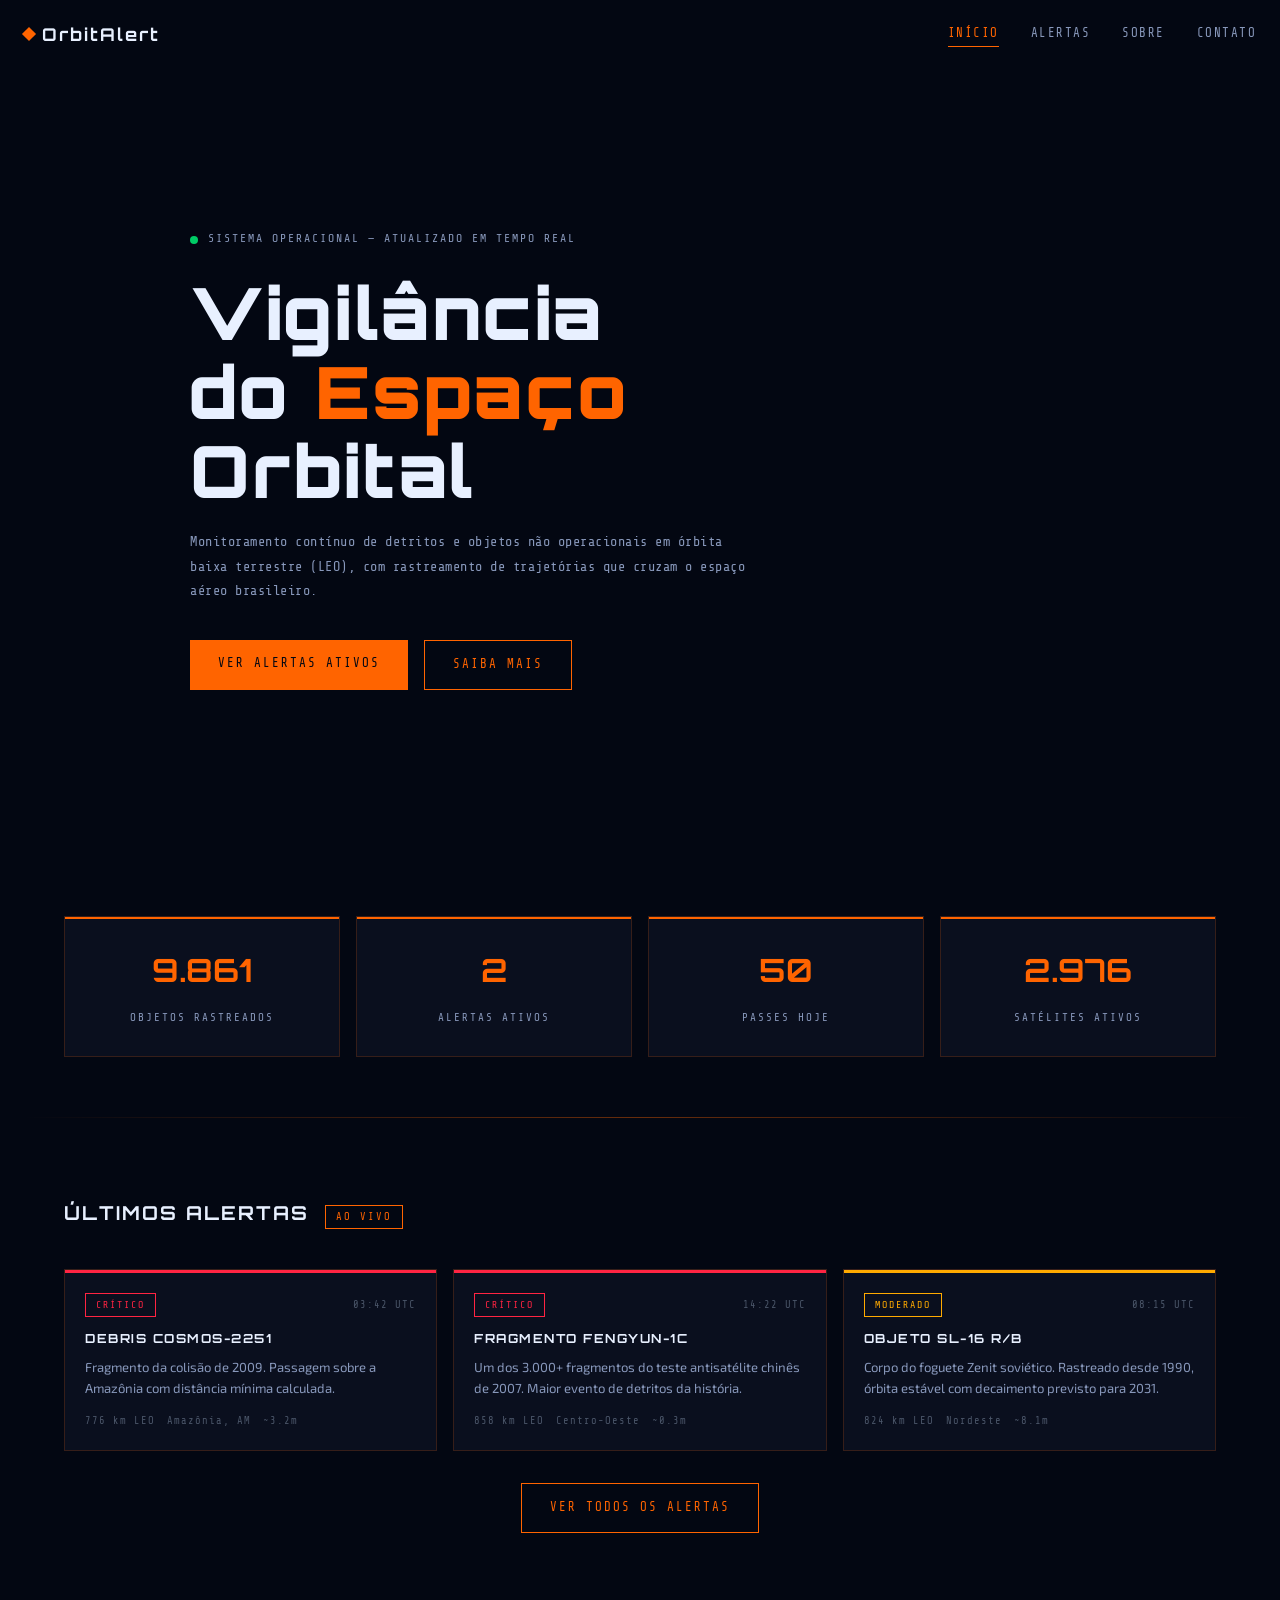
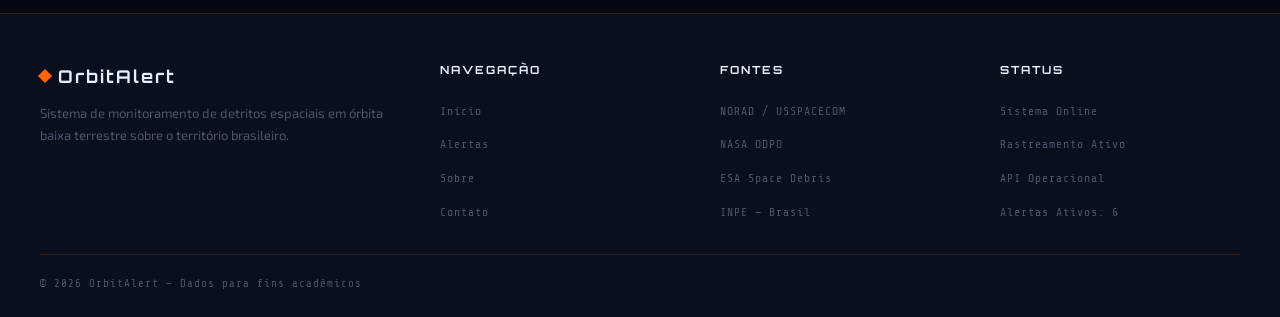
==== index.html @ f3ee7f7e "commit inicial" ====
<!DOCTYPE html>
<html lang="pt-BR">
<head>
  <meta charset="UTF-8">
  <meta name="viewport" content="width=device-width, initial-scale=1.0">
  <meta name="description" content="OrbitAlert — Monitoramento de Detritos Espaciais sobre o Brasil">
  <title>OrbitAlert — Início</title>
  <link rel="stylesheet" href="css/style.css">
</head>
<body>

  <!-- Barra de progresso de scroll no topo -->
  <div id="scroll-bar"></div>

  <!-- Cabeçalho fixo -->
  <header>
    <a href="index.html" class="logo">OrbitAlert</a>
    <nav>
      <a href="index.html" class="active">Início</a>
      <a href="alertas.html">Alertas</a>
      <a href="sobre.html">Sobre</a>
      <a href="contato.html">Contato</a>
    </nav>
    <button class="hamburger" aria-label="Menu" aria-expanded="false">
      <span></span>
      <span></span>
      <span></span>
    </button>
  </header>

  <!-- Menu mobile -->
  <nav class="mobile-menu" aria-label="Menu mobile">
    <a href="index.html" class="active">Início</a>
    <a href="alertas.html">Alertas</a>
    <a href="sobre.html">Sobre</a>
    <a href="contato.html">Contato</a>
  </nav>

  <main>

    <!-- ==================== HERO ==================== -->
    <section class="hero">
      <div class="hero-inner">

        <!-- Indicador de sistema ao vivo -->
        <div class="status-line">
          <span class="status-dot"></span>
          Sistema operacional — atualizado em tempo real
        </div>

        <!-- Título principal -->
        <h1>Vigilância<br>do <span>Espaço</span><br>Orbital</h1>

        <!-- Subtítulo descritivo -->
        <p class="hero-sub">
          Monitoramento contínuo de detritos e objetos não operacionais em
          órbita baixa terrestre (LEO), com rastreamento de trajetórias que
          cruzam o espaço aéreo brasileiro.
        </p>

        <!-- Botões de ação -->
        <div class="hero-btns">
          <a href="alertas.html" class="btn-primary">Ver Alertas Ativos</a>
          <a href="sobre.html"   class="btn-secondary">Saiba Mais</a>
        </div>

      </div>
    </section>

    <!-- ==================== ESTATÍSTICAS ==================== -->
    <section class="stats">
      <div class="stats-grid">

        <!-- Card 1 — objetos rastreados -->
        <div class="stat-card fade-in">
          <span class="stat-num" data-target="27835">0</span>
          <span class="stat-label">Objetos Rastreados</span>
        </div>

        <!-- Card 2 — alertas ativos -->
        <div class="stat-card fade-in">
          <span class="stat-num" data-target="6">0</span>
          <span class="stat-label">Alertas Ativos</span>
        </div>

        <!-- Card 3 — passes hoje -->
        <div class="stat-card fade-in">
          <span class="stat-num" data-target="143">0</span>
          <span class="stat-label">Passes Hoje</span>
        </div>

        <!-- Card 4 — satélites monitorados -->
        <div class="stat-card fade-in">
          <span class="stat-num" data-target="8402">0</span>
          <span class="stat-label">Satélites Ativos</span>
        </div>

      </div>
    </section>

    <div class="divider"></div>

    <!-- ==================== ÚLTIMOS ALERTAS ==================== -->
    <div class="section">

      <div class="section-head">
        <h2>Últimos Alertas</h2>
        <span class="badge">Ao Vivo</span>
      </div>

      <!-- Grid de 3 cards de alerta — os mais recentes -->
      <div class="alerts-grid">

        <!-- Alerta crítico -->
        <div class="alert-card fade-in"
             data-id="cosmos"
             data-level="critical"
             data-region="norte"
             role="button" tabindex="0"
             aria-label="Ver detalhes do alerta Cosmos-2251">
          <div class="alert-bar critical"></div>
          <div class="alert-body">
            <div class="alert-top">
              <span class="level-badge critical">Crítico</span>
              <span class="alert-time">03:42 UTC</span>
            </div>
            <h3>DEBRIS COSMOS-2251</h3>
            <p>Fragmento da colisão de 2009. Passagem sobre a Amazônia com distância mínima calculada.</p>
            <div class="alert-meta">
              <span class="meta-item">776 km LEO</span>
              <span class="meta-item">Amazônia, AM</span>
              <span class="meta-item">~3.2m</span>
            </div>
          </div>
        </div>

        <!-- Alerta moderado -->
        <div class="alert-card fade-in"
             data-id="fengyun"
             data-level="critical"
             data-region="centro-oeste"
             role="button" tabindex="0"
             aria-label="Ver detalhes do alerta FengYun-1C">
          <div class="alert-bar critical"></div>
          <div class="alert-body">
            <div class="alert-top">
              <span class="level-badge critical">Crítico</span>
              <span class="alert-time">14:22 UTC</span>
            </div>
            <h3>FRAGMENTO FENGYUN-1C</h3>
            <p>Um dos 3.000+ fragmentos do teste antisatélite chinês de 2007. Maior evento de detritos da história.</p>
            <div class="alert-meta">
              <span class="meta-item">858 km LEO</span>
              <span class="meta-item">Centro-Oeste</span>
              <span class="meta-item">~0.3m</span>
            </div>
          </div>
        </div>

        <!-- Alerta baixo -->
        <div class="alert-card fade-in"
             data-id="sl16"
             data-level="moderate"
             data-region="nordeste"
             role="button" tabindex="0"
             aria-label="Ver detalhes do alerta SL-16">
          <div class="alert-bar moderate"></div>
          <div class="alert-body">
            <div class="alert-top">
              <span class="level-badge moderate">Moderado</span>
              <span class="alert-time">08:15 UTC</span>
            </div>
            <h3>OBJETO SL-16 R/B</h3>
            <p>Corpo do foguete Zenit soviético. Rastreado desde 1990, órbita estável com decaimento previsto para 2031.</p>
            <div class="alert-meta">
              <span class="meta-item">824 km LEO</span>
              <span class="meta-item">Nordeste</span>
              <span class="meta-item">~8.1m</span>
            </div>
          </div>
        </div>

      </div>

      <!-- Link para ver todos os alertas -->
      <div style="text-align:center; margin-top:32px;">
        <a href="alertas.html" class="btn-secondary">Ver Todos os Alertas</a>
      </div>

    </div>

  </main>

  <!-- ==================== FOOTER ==================== -->
  <footer>
    <div class="footer-grid">
      <div>
        <div class="logo" style="margin-bottom:12px;">OrbitAlert</div>
        <p class="footer-desc">Sistema de monitoramento de detritos espaciais em órbita baixa terrestre sobre o território brasileiro.</p>
      </div>
      <div>
        <p class="footer-title">Navegação</p>
        <ul class="footer-links">
          <li><a href="index.html">Início</a></li>
          <li><a href="alertas.html">Alertas</a></li>
          <li><a href="sobre.html">Sobre</a></li>
          <li><a href="contato.html">Contato</a></li>
        </ul>
      </div>
      <div>
        <p class="footer-title">Fontes</p>
        <ul class="footer-links">
          <li><a href="#">NORAD / USSPACECOM</a></li>
          <li><a href="#">NASA ODPO</a></li>
          <li><a href="#">ESA Space Debris</a></li>
          <li><a href="#">INPE — Brasil</a></li>
        </ul>
      </div>
      <div>
        <p class="footer-title">Status</p>
        <ul class="footer-links">
          <li><a href="#">Sistema Online</a></li>
          <li><a href="#">Rastreamento Ativo</a></li>
          <li><a href="#">API Operacional</a></li>
          <li><a href="#">Alertas Ativos: 6</a></li>
        </ul>
      </div>
    </div>
    <div class="footer-line"></div>
    <div class="footer-bottom">
      <span class="footer-copy">© 2026 OrbitAlert — Dados para fins acadêmicos</span>
    </div>
  </footer>

  <!-- Modal de detalhes do alerta -->
  <div class="modal-overlay" id="modal" role="dialog" aria-modal="true" aria-labelledby="m-title">
    <div class="modal-box">
      <div class="modal-head">
        <div>
          <span class="level-badge" id="m-level">—</span>
          <h2 id="m-title" style="margin-top:8px;">—</h2>
        </div>
        <button class="modal-close" aria-label="Fechar">✕</button>
      </div>
      <div class="modal-body">
        <div class="modal-grid">
          <div class="modal-item">
            <div class="modal-label">Órbita</div>
            <div class="modal-value" id="m-orbit">—</div>
          </div>
          <div class="modal-item">
            <div class="modal-label">Velocidade</div>
            <div class="modal-value" id="m-vel">—</div>
          </div>
          <div class="modal-item">
            <div class="modal-label">Tamanho Estimado</div>
            <div class="modal-value" id="m-size">—</div>
          </div>
          <div class="modal-item">
            <div class="modal-label">Prob. Colisão</div>
            <div class="modal-value" id="m-prob">—</div>
          </div>
          <div class="modal-item">
            <div class="modal-label">Região</div>
            <div class="modal-value" id="m-region">—</div>
          </div>
          <div class="modal-item">
            <div class="modal-label">Horário UTC</div>
            <div class="modal-value" id="m-time">—</div>
          </div>
        </div>
        <div class="modal-divider"></div>
        <p class="modal-sub">Análise Técnica</p>
        <p class="modal-desc" id="m-desc">—</p>
      </div>
    </div>
  </div>

  <script src="js/main.js"></script>
</body>
</html>
---- css/style.css ----
/* =====================================================
   OrbitAlert Simples — Folha de Estilos Principal
   Sem SVG. Apenas HTML, CSS e JavaScript.
   ===================================================== */

/* Importa as fontes do Google Fonts */
@import url('https://fonts.googleapis.com/css2?family=Orbitron:wght@400;700;900&family=Share+Tech+Mono&family=Exo+2:wght@300;400;600&display=swap');

/* Variáveis globais de cor e tipografia */
:root {
  --bg:       #030712;
  --bg2:      #0a0f1e;
  --bg3:      #0f1629;
  --accent:   #ff6400;
  --accent2:  #ff8c00;
  --danger:   #ff2442;
  --warning:  #ffaa00;
  --ok:       #00cc66;
  --txt:      #e8f0ff;
  --txt2:     #8898bb;
  --txt3:     #4a5568;
  --border:   rgba(255,100,0,0.18);
  --font-d:   'Orbitron', monospace;
  --font-m:   'Share Tech Mono', monospace;
  --font-b:   'Exo 2', sans-serif;
  --trans:    all 0.3s ease;
}

/* Reset básico */
*, *::before, *::after {
  margin: 0;
  padding: 0;
  box-sizing: border-box;
}

html {
  font-size: 16px;
  scroll-behavior: smooth;
}

body {
  background: var(--bg);
  color: var(--txt);
  font-family: var(--font-b);
  line-height: 1.6;
  overflow-x: hidden;
}

/* =====================================================
   BARRA DE PROGRESSO DE SCROLL
   ===================================================== */

/* Barra laranja fixa no topo que cresce com o scroll */
#scroll-bar {
  position: fixed;
  top: 0;
  left: 0;
  height: 3px;
  width: 0%;
  background: linear-gradient(90deg, var(--accent), var(--accent2));
  z-index: 9999;
  transition: width 0.1s ease;
}

/* =====================================================
   HEADER
   ===================================================== */

/* Cabeçalho fixo no topo */
header {
  position: fixed;
  top: 3px;
  left: 0;
  right: 0;
  z-index: 100;
  padding: 0 24px;
  height: 64px;
  display: flex;
  align-items: center;
  justify-content: space-between;
  border-bottom: 1px solid transparent;
  transition: var(--trans);
}

/* Fundo do header ao rolar */
header.scrolled {
  background: rgba(3, 7, 18, 0.95);
  border-bottom-color: var(--border);
  backdrop-filter: blur(12px);
}

/* Logo — link clicável */
.logo {
  font-family: var(--font-d);
  font-size: 1.1rem;
  font-weight: 700;
  color: var(--txt);
  text-decoration: none;
  letter-spacing: 2px;
  display: flex;
  align-items: center;
  gap: 8px;
  transition: var(--trans);
}

/* Quadrado laranja decorativo antes do nome */
.logo::before {
  content: '';
  display: inline-block;
  width: 10px;
  height: 10px;
  background: var(--accent);
  transform: rotate(45deg);
  flex-shrink: 0;
}

.logo:hover {
  color: var(--accent);
}

/* Navegação desktop */
nav {
  display: flex;
  gap: 32px;
}

nav a {
  font-family: var(--font-m);
  font-size: 0.78rem;
  color: var(--txt2);
  text-decoration: none;
  letter-spacing: 1.5px;
  text-transform: uppercase;
  transition: var(--trans);
  position: relative;
  padding-bottom: 2px;
}

/* Linha sublinhada animada no hover */
nav a::after {
  content: '';
  position: absolute;
  bottom: -2px;
  left: 0;
  width: 0;
  height: 1px;
  background: var(--accent);
  transition: width 0.3s ease;
}

nav a:hover,
nav a.active {
  color: var(--accent);
}

nav a:hover::after,
nav a.active::after {
  width: 100%;
}

/* Botão hambúrguer — visível apenas no mobile */
.hamburger {
  display: none;
  flex-direction: column;
  gap: 5px;
  background: none;
  border: none;
  cursor: pointer;
  padding: 4px;
}

/* Cada linha do hambúrguer */
.hamburger span {
  display: block;
  width: 24px;
  height: 2px;
  background: var(--txt);
  transition: var(--trans);
}

/* Animação de X quando ativo */
.hamburger.active span:nth-child(1) {
  transform: translateY(7px) rotate(45deg);
}
.hamburger.active span:nth-child(2) {
  opacity: 0;
}
.hamburger.active span:nth-child(3) {
  transform: translateY(-7px) rotate(-45deg);
}

/* Menu mobile — desliza de cima */
.mobile-menu {
  display: none;
  position: fixed;
  top: 67px;
  left: 0;
  right: 0;
  background: rgba(10, 15, 30, 0.98);
  border-bottom: 1px solid var(--border);
  padding: 20px 24px;
  flex-direction: column;
  gap: 4px;
  z-index: 99;
  backdrop-filter: blur(12px);
}

/* Exibe o menu quando aberto */
.mobile-menu.open {
  display: flex;
}

.mobile-menu a {
  font-family: var(--font-m);
  font-size: 0.85rem;
  color: var(--txt2);
  text-decoration: none;
  letter-spacing: 2px;
  text-transform: uppercase;
  padding: 12px 0;
  border-bottom: 1px solid var(--border);
  transition: var(--trans);
}

.mobile-menu a:last-child {
  border-bottom: none;
}

.mobile-menu a:hover,
.mobile-menu a.active {
  color: var(--accent);
}

/* =====================================================
   CONTEÚDO PRINCIPAL — padding-top para compensar o header fixo
   ===================================================== */

main {
  padding-top: 64px;
}

/* =====================================================
   HERO
   ===================================================== */

.hero {
  min-height: 88vh;
  display: flex;
  align-items: center;
  padding: 60px 24px;
  position: relative;
  overflow: hidden;
}

/* Container interno do hero */
.hero-inner {
  max-width: 900px;
  margin: 0 auto;
  width: 100%;
}

/* Linha de status no topo do hero */
.status-line {
  display: flex;
  align-items: center;
  gap: 10px;
  margin-bottom: 24px;
  font-family: var(--font-m);
  font-size: 0.72rem;
  color: var(--txt2);
  letter-spacing: 2px;
  text-transform: uppercase;
}

/* Ponto piscante de status */
.status-dot {
  width: 8px;
  height: 8px;
  border-radius: 50%;
  background: var(--ok);
  flex-shrink: 0;
  animation: pulse 2s ease-in-out infinite;
}

@keyframes pulse {
  0%, 100% { opacity: 1; transform: scale(1); }
  50%       { opacity: 0.4; transform: scale(0.7); }
}

/* Título principal */
.hero h1 {
  font-family: var(--font-d);
  font-size: clamp(2.2rem, 6vw, 4.5rem);
  font-weight: 900;
  line-height: 1.1;
  letter-spacing: 2px;
  color: var(--txt);
  margin-bottom: 20px;
}

/* Destaque laranja dentro do H1 */
.hero h1 span {
  color: var(--accent);
}

/* Subtítulo do hero */
.hero-sub {
  font-family: var(--font-m);
  font-size: 0.85rem;
  color: var(--txt2);
  max-width: 560px;
  line-height: 1.8;
  letter-spacing: 0.5px;
  margin-bottom: 36px;
}

/* Grupo de botões CTA */
.hero-btns {
  display: flex;
  gap: 16px;
  flex-wrap: wrap;
}

/* Botão primário */
.btn-primary {
  font-family: var(--font-m);
  font-size: 0.78rem;
  letter-spacing: 2px;
  text-transform: uppercase;
  color: var(--bg);
  background: var(--accent);
  border: none;
  padding: 14px 28px;
  cursor: pointer;
  text-decoration: none;
  display: inline-block;
  transition: var(--trans);
}

.btn-primary:hover {
  background: var(--accent2);
  transform: translateY(-2px);
}

/* Botão secundário */
.btn-secondary {
  font-family: var(--font-m);
  font-size: 0.78rem;
  letter-spacing: 2px;
  text-transform: uppercase;
  color: var(--accent);
  background: transparent;
  border: 1px solid var(--accent);
  padding: 14px 28px;
  cursor: pointer;
  text-decoration: none;
  display: inline-block;
  transition: var(--trans);
}

.btn-secondary:hover {
  background: rgba(255,100,0,0.1);
  transform: translateY(-2px);
}

/* =====================================================
   GRID DE ESTATÍSTICAS
   ===================================================== */

.stats {
  padding: 60px 24px;
  max-width: 1200px;
  margin: 0 auto;
}

/* Grid de 4 cards */
.stats-grid {
  display: grid;
  grid-template-columns: repeat(4, 1fr);
  gap: 16px;
}

/* Cada card de estatística */
.stat-card {
  background: var(--bg2);
  border: 1px solid var(--border);
  padding: 28px 20px;
  text-align: center;
  transition: var(--trans);
  position: relative;
  overflow: hidden;
}

/* Linha colorida no topo do card */
.stat-card::before {
  content: '';
  position: absolute;
  top: 0;
  left: 0;
  right: 0;
  height: 2px;
  background: var(--accent);
}

.stat-card:hover {
  border-color: var(--accent);
  transform: translateY(-4px);
}

/* Número grande do card */
.stat-num {
  font-family: var(--font-d);
  font-size: 2rem;
  font-weight: 700;
  color: var(--accent);
  display: block;
  margin-bottom: 6px;
}

/* Rótulo abaixo do número */
.stat-label {
  font-family: var(--font-m);
  font-size: 0.68rem;
  color: var(--txt2);
  letter-spacing: 2px;
  text-transform: uppercase;
}

/* =====================================================
   DIVISOR
   ===================================================== */

/* Linha decorativa de separação entre seções */
.divider {
  height: 1px;
  background: linear-gradient(90deg, transparent, var(--accent), transparent);
  margin: 0 24px;
  opacity: 0.4;
}

/* =====================================================
   SEÇÃO GENÉRICA
   ===================================================== */

.section {
  padding: 80px 24px;
  max-width: 1200px;
  margin: 0 auto;
}

/* Cabeçalho da seção com título e badge */
.section-head {
  display: flex;
  align-items: baseline;
  gap: 16px;
  margin-bottom: 40px;
  flex-wrap: wrap;
}

/* Título H2 da seção */
.section-head h2 {
  font-family: var(--font-d);
  font-size: 1.2rem;
  font-weight: 700;
  letter-spacing: 2px;
  text-transform: uppercase;
  color: var(--txt);
}

/* Badge técnico ao lado do título */
.badge {
  font-family: var(--font-m);
  font-size: 0.65rem;
  color: var(--accent);
  border: 1px solid var(--accent);
  padding: 3px 10px;
  letter-spacing: 2px;
  text-transform: uppercase;
}

/* =====================================================
   CARDS DE ALERTA
   ===================================================== */

/* Grid de 3 colunas */
.alerts-grid {
  display: grid;
  grid-template-columns: repeat(3, 1fr);
  gap: 16px;
}

/* Card individual de alerta */
.alert-card {
  background: var(--bg2);
  border: 1px solid var(--border);
  cursor: pointer;
  transition: var(--trans);
  position: relative;
  overflow: hidden;
}

/* Efeito hover */
.alert-card:hover {
  border-color: var(--accent);
  transform: translateY(-3px);
}

/* Barra colorida no topo — varia por nível */
.alert-bar {
  height: 3px;
  width: 100%;
}

.alert-bar.critical { background: var(--danger); }
.alert-bar.moderate { background: var(--warning); }
.alert-bar.low      { background: var(--ok); }

/* Conteúdo interno do card */
.alert-body {
  padding: 20px;
}

/* Linha com badge de nível e horário */
.alert-top {
  display: flex;
  justify-content: space-between;
  align-items: center;
  margin-bottom: 12px;
}

/* Badge colorido de nível */
.level-badge {
  font-family: var(--font-m);
  font-size: 0.62rem;
  letter-spacing: 2px;
  text-transform: uppercase;
  padding: 3px 10px;
  border: 1px solid currentColor;
}

.level-badge.critical { color: var(--danger); }
.level-badge.moderate { color: var(--warning); }
.level-badge.low      { color: var(--ok); }

/* Horário UTC do alerta */
.alert-time {
  font-family: var(--font-m);
  font-size: 0.65rem;
  color: var(--txt3);
  letter-spacing: 1px;
}

/* Título H3 do alerta */
.alert-card h3 {
  font-family: var(--font-d);
  font-size: 0.78rem;
  font-weight: 700;
  letter-spacing: 1.5px;
  color: var(--txt);
  margin-bottom: 8px;
}

/* Descrição do alerta */
.alert-card p {
  font-family: var(--font-b);
  font-size: 0.82rem;
  color: var(--txt2);
  line-height: 1.6;
  margin-bottom: 14px;
}

/* Linha de metadados (altitude, região, tamanho) */
.alert-meta {
  display: flex;
  gap: 12px;
  flex-wrap: wrap;
}

/* Cada item de metadado */
.meta-item {
  font-family: var(--font-m);
  font-size: 0.65rem;
  color: var(--txt3);
  letter-spacing: 1px;
}

/* =====================================================
   FILTROS
   ===================================================== */

/* Container dos filtros */
.filters {
  display: flex;
  gap: 8px;
  flex-wrap: wrap;
  margin-bottom: 32px;
}

/* Botão de filtro */
.filter-btn {
  font-family: var(--font-m);
  font-size: 0.68rem;
  letter-spacing: 2px;
  text-transform: uppercase;
  color: var(--txt2);
  background: var(--bg2);
  border: 1px solid var(--border);
  padding: 8px 16px;
  cursor: pointer;
  transition: var(--trans);
}

/* Estado ativo / hover */
.filter-btn:hover,
.filter-btn.active {
  color: var(--accent);
  border-color: var(--accent);
  background: rgba(255,100,0,0.08);
}

/* Contador de alertas visíveis */
.alerts-count {
  font-family: var(--font-m);
  font-size: 0.68rem;
  color: var(--txt3);
  letter-spacing: 2px;
  text-transform: uppercase;
  margin-bottom: 24px;
}

.alerts-count span {
  color: var(--accent);
}

/* Mensagem "nenhum alerta encontrado" */
.no-results {
  display: none;
  text-align: center;
  padding: 60px 0;
  font-family: var(--font-m);
  font-size: 0.75rem;
  color: var(--txt3);
  letter-spacing: 2px;
  text-transform: uppercase;
}

/* =====================================================
   MODAL
   ===================================================== */

/* Overlay escuro por cima da página */
.modal-overlay {
  position: fixed;
  inset: 0;
  background: rgba(3, 7, 18, 0.85);
  z-index: 200;
  display: none;
  align-items: center;
  justify-content: center;
  padding: 24px;
  backdrop-filter: blur(6px);
}

/* Exibe o modal quando ativo */
.modal-overlay.active {
  display: flex;
}

/* Caixa central do modal */
.modal-box {
  background: var(--bg3);
  border: 1px solid var(--border);
  width: 100%;
  max-width: 540px;
  max-height: 88vh;
  overflow-y: auto;
}

/* Cabeçalho do modal */
.modal-head {
  padding: 24px;
  border-bottom: 1px solid var(--border);
  display: flex;
  justify-content: space-between;
  align-items: flex-start;
  gap: 16px;
}

/* Título do modal */
.modal-head h2 {
  font-family: var(--font-d);
  font-size: 0.9rem;
  font-weight: 700;
  letter-spacing: 2px;
  color: var(--txt);
  line-height: 1.3;
}

/* Botão de fechar o modal */
.modal-close {
  background: none;
  border: 1px solid var(--border);
  color: var(--txt2);
  font-size: 1rem;
  width: 32px;
  height: 32px;
  cursor: pointer;
  display: flex;
  align-items: center;
  justify-content: center;
  flex-shrink: 0;
  transition: var(--trans);
}

.modal-close:hover {
  border-color: var(--accent);
  color: var(--accent);
}

/* Corpo do modal */
.modal-body {
  padding: 24px;
}

/* Grid de dados técnicos do objeto */
.modal-grid {
  display: grid;
  grid-template-columns: 1fr 1fr;
  gap: 12px;
  margin-bottom: 20px;
}

/* Item de dado técnico */
.modal-item {
  background: var(--bg2);
  border: 1px solid var(--border);
  padding: 14px;
}

/* Rótulo do dado */
.modal-label {
  font-family: var(--font-m);
  font-size: 0.6rem;
  color: var(--txt3);
  letter-spacing: 2px;
  text-transform: uppercase;
  margin-bottom: 4px;
}

/* Valor do dado */
.modal-value {
  font-family: var(--font-d);
  font-size: 0.82rem;
  color: var(--accent);
}

/* Divisor dentro do modal */
.modal-divider {
  height: 1px;
  background: var(--border);
  margin: 16px 0;
}

/* Título da análise técnica */
.modal-sub {
  font-family: var(--font-m);
  font-size: 0.62rem;
  color: var(--txt3);
  letter-spacing: 2px;
  text-transform: uppercase;
  margin-bottom: 10px;
}

/* Parágrafo de descrição do modal */
.modal-desc {
  font-family: var(--font-b);
  font-size: 0.85rem;
  color: var(--txt2);
  line-height: 1.7;
}

/* =====================================================
   SEÇÃO SOBRE
   ===================================================== */

/* Grid de 2 colunas: texto + timeline */
.about-grid {
  display: grid;
  grid-template-columns: 1fr 1fr;
  gap: 60px;
  align-items: start;
}

/* Parágrafos da missão */
.about-text p {
  font-size: 0.9rem;
  color: var(--txt2);
  line-height: 1.8;
  margin-bottom: 16px;
}

/* Título interno da seção sobre */
.about-text h3 {
  font-family: var(--font-d);
  font-size: 0.85rem;
  font-weight: 700;
  color: var(--accent);
  letter-spacing: 2px;
  text-transform: uppercase;
  margin: 28px 0 16px;
}

/* Grid de tecnologias */
.tech-grid {
  display: grid;
  grid-template-columns: repeat(3, 1fr);
  gap: 10px;
}

/* Card de tecnologia */
.tech-card {
  background: var(--bg2);
  border: 1px solid var(--border);
  padding: 16px 12px;
  text-align: center;
  font-family: var(--font-m);
  font-size: 0.7rem;
  color: var(--txt2);
  letter-spacing: 1.5px;
  text-transform: uppercase;
  transition: var(--trans);
}

.tech-card:hover {
  border-color: var(--accent);
  color: var(--accent);
}

/* Timeline vertical */
.timeline {
  position: relative;
  padding-left: 24px;
}

/* Linha vertical da timeline */
.timeline::before {
  content: '';
  position: absolute;
  left: 0;
  top: 0;
  bottom: 0;
  width: 1px;
  background: var(--border);
}

/* Cada item da timeline */
.tl-item {
  position: relative;
  margin-bottom: 28px;
  padding-bottom: 28px;
  border-bottom: 1px solid var(--border);
}

.tl-item:last-child {
  border-bottom: none;
  margin-bottom: 0;
}

/* Ponto circular ao lado da linha */
.tl-item::before {
  content: '';
  position: absolute;
  left: -28px;
  top: 4px;
  width: 8px;
  height: 8px;
  border-radius: 50%;
  background: var(--accent);
  border: 2px solid var(--bg);
}

/* Ano do evento */
.tl-year {
  font-family: var(--font-d);
  font-size: 0.7rem;
  color: var(--accent);
  letter-spacing: 2px;
  margin-bottom: 4px;
}

/* Título do evento */
.tl-title {
  font-family: var(--font-m);
  font-size: 0.82rem;
  color: var(--txt);
  letter-spacing: 1px;
  margin-bottom: 6px;
}

/* Descrição do evento */
.tl-desc {
  font-size: 0.8rem;
  color: var(--txt2);
  line-height: 1.6;
}

/* =====================================================
   FORMULÁRIO DE CONTATO
   ===================================================== */

/* Grid de 2 colunas: info + form */
.contact-grid {
  display: grid;
  grid-template-columns: 1fr 1.4fr;
  gap: 60px;
  align-items: start;
}

/* Coluna de informações de contato */
.contact-info h3 {
  font-family: var(--font-d);
  font-size: 0.85rem;
  font-weight: 700;
  color: var(--txt);
  letter-spacing: 2px;
  text-transform: uppercase;
  margin-bottom: 24px;
}

/* Item de canal de contato */
.info-item {
  display: flex;
  gap: 14px;
  margin-bottom: 20px;
  align-items: flex-start;
}

/* Ícone do canal */
.info-icon {
  font-size: 1rem;
  flex-shrink: 0;
  margin-top: 2px;
}

/* Rótulo do canal */
.info-label {
  font-family: var(--font-m);
  font-size: 0.65rem;
  color: var(--txt3);
  letter-spacing: 2px;
  text-transform: uppercase;
  margin-bottom: 2px;
}

/* Valor do canal */
.info-value {
  font-family: var(--font-m);
  font-size: 0.78rem;
  color: var(--accent);
  letter-spacing: 1px;
}

/* Grupo de campo do formulário */
.form-group {
  margin-bottom: 18px;
}

/* Label do campo */
.form-group label {
  display: block;
  font-family: var(--font-m);
  font-size: 0.65rem;
  color: var(--txt3);
  letter-spacing: 2px;
  text-transform: uppercase;
  margin-bottom: 6px;
}

/* Inputs, select e textarea */
.form-group input,
.form-group select,
.form-group textarea {
  width: 100%;
  background: var(--bg2);
  border: 1px solid var(--border);
  color: var(--txt);
  font-family: var(--font-b);
  font-size: 0.88rem;
  padding: 12px 14px;
  outline: none;
  transition: var(--trans);
  -webkit-appearance: none;
  appearance: none;
}

.form-group input:focus,
.form-group select:focus,
.form-group textarea:focus {
  border-color: var(--accent);
  background: var(--bg3);
}

/* Alinha dois campos lado a lado */
.form-row {
  display: grid;
  grid-template-columns: 1fr 1fr;
  gap: 16px;
}

/* Textarea com altura mínima */
.form-group textarea {
  min-height: 120px;
  resize: vertical;
}

/* Mensagem de erro de campo */
.field-error {
  font-family: var(--font-m);
  font-size: 0.65rem;
  color: var(--danger);
  letter-spacing: 1px;
  margin-top: 4px;
  display: none;
}

/* Exibe a mensagem de erro quando ativo */
.field-error.show {
  display: block;
}

/* Borda vermelha no campo com erro */
.form-group input.error,
.form-group select.error,
.form-group textarea.error {
  border-color: var(--danger);
}

/* Container do checkbox */
.check-group {
  display: flex;
  gap: 12px;
  align-items: flex-start;
  margin-bottom: 24px;
}

.check-group input[type="checkbox"] {
  width: 16px;
  height: 16px;
  flex-shrink: 0;
  margin-top: 2px;
  accent-color: var(--accent);
  cursor: pointer;
}

.check-group label {
  font-family: var(--font-m);
  font-size: 0.68rem;
  color: var(--txt2);
  letter-spacing: 1px;
  line-height: 1.6;
  cursor: pointer;
}

/* Mensagem de sucesso após envio */
.form-success {
  display: none;
  background: rgba(0, 204, 102, 0.08);
  border: 1px solid var(--ok);
  padding: 28px;
  text-align: center;
}

/* Exibe quando o form é enviado com sucesso */
.form-success.show {
  display: block;
}

.form-success .ok-icon {
  font-size: 2rem;
  color: var(--ok);
  display: block;
  margin-bottom: 12px;
}

.form-success p {
  font-family: var(--font-m);
  font-size: 0.78rem;
  color: var(--txt2);
  letter-spacing: 1px;
}

/* =====================================================
   FAQ (ACORDEÃO NATIVO)
   ===================================================== */

.faq-section {
  padding: 0 24px 80px;
  max-width: 720px;
  margin: 0 auto;
}

.faq-section h2 {
  font-family: var(--font-d);
  font-size: 1.1rem;
  font-weight: 700;
  color: var(--accent);
  letter-spacing: 2px;
  text-transform: uppercase;
  margin-bottom: 32px;
  text-align: center;
}

/* Elemento nativo de acordeão */
details {
  background: var(--bg2);
  border: 1px solid var(--border);
  margin-bottom: 10px;
  transition: var(--trans);
}

details[open] {
  border-color: rgba(255,100,0,0.35);
}

/* Título clicável do acordeão */
summary {
  padding: 18px 20px;
  font-family: var(--font-m);
  font-size: 0.78rem;
  color: var(--txt);
  cursor: pointer;
  letter-spacing: 1px;
  display: flex;
  justify-content: space-between;
  align-items: center;
  list-style: none;
  user-select: none;
  transition: var(--trans);
}

summary:hover {
  color: var(--accent);
}

/* Ícone + no summary */
summary::after {
  content: '+';
  color: var(--accent);
  font-size: 1.2rem;
  font-family: var(--font-m);
  transition: transform 0.3s ease;
  flex-shrink: 0;
}

/* Rotaciona o + quando aberto */
details[open] summary::after {
  transform: rotate(45deg);
}

/* Conteúdo expandido */
details div {
  padding: 0 20px 18px;
  font-size: 0.85rem;
  color: var(--txt2);
  line-height: 1.7;
  border-top: 1px solid var(--border);
}

details div p {
  padding-top: 14px;
}

/* =====================================================
   FOOTER
   ===================================================== */

footer {
  background: var(--bg2);
  border-top: 1px solid var(--border);
  padding: 48px 24px 24px;
}

/* Grid de 4 colunas */
.footer-grid {
  max-width: 1200px;
  margin: 0 auto;
  display: grid;
  grid-template-columns: 1.5fr 1fr 1fr 1fr;
  gap: 40px;
  margin-bottom: 32px;
}

/* Título das colunas do footer */
.footer-title {
  font-family: var(--font-d);
  font-size: 0.7rem;
  font-weight: 700;
  color: var(--txt);
  letter-spacing: 2px;
  text-transform: uppercase;
  margin-bottom: 16px;
}

/* Descrição da marca no footer */
.footer-desc {
  font-size: 0.82rem;
  color: var(--txt3);
  line-height: 1.7;
  margin-top: 12px;
}

/* Links do footer */
.footer-links {
  list-style: none;
  display: flex;
  flex-direction: column;
  gap: 8px;
}

.footer-links a {
  font-family: var(--font-m);
  font-size: 0.72rem;
  color: var(--txt3);
  text-decoration: none;
  letter-spacing: 1px;
  transition: var(--trans);
}

.footer-links a:hover {
  color: var(--accent);
}

/* Linha divisória */
.footer-line {
  height: 1px;
  background: var(--border);
  max-width: 1200px;
  margin: 0 auto 20px;
}

/* Rodapé inferior com copyright */
.footer-bottom {
  max-width: 1200px;
  margin: 0 auto;
  display: flex;
  justify-content: space-between;
  align-items: center;
  flex-wrap: wrap;
  gap: 8px;
}

.footer-copy {
  font-family: var(--font-m);
  font-size: 0.68rem;
  color: var(--txt3);
  letter-spacing: 1px;
}

.footer-version {
  font-family: var(--font-m);
  font-size: 0.65rem;
  color: var(--txt3);
  border: 1px solid var(--border);
  padding: 3px 10px;
  letter-spacing: 1.5px;
}

/* =====================================================
   ANIMAÇÃO DE FADE-IN AO ROLAR
   ===================================================== */

/* Estado inicial — invisível e deslocado */
.fade-in {
  opacity: 0;
  transform: translateY(24px);
  transition: opacity 0.6s ease, transform 0.6s ease;
}

/* Estado visível — ativado pelo JS via IntersectionObserver */
.fade-in.visible {
  opacity: 1;
  transform: translateY(0);
}

/* Delays escalonados para animar em sequência */
.fade-in:nth-child(2) { transition-delay: 0.1s; }
.fade-in:nth-child(3) { transition-delay: 0.2s; }
.fade-in:nth-child(4) { transition-delay: 0.3s; }
.fade-in:nth-child(5) { transition-delay: 0.4s; }
.fade-in:nth-child(6) { transition-delay: 0.5s; }

/* =====================================================
   RESPONSIVIDADE
   ===================================================== */

@media (max-width: 1024px) {
  /* Grid de 2 colunas no tablet */
  .stats-grid       { grid-template-columns: repeat(2, 1fr); }
  .alerts-grid      { grid-template-columns: repeat(2, 1fr); }
  .footer-grid      { grid-template-columns: 1fr 1fr; }
}

@media (max-width: 768px) {
  /* Esconde nav desktop, mostra hambúrguer */
  nav               { display: none; }
  .hamburger        { display: flex; }

  /* Grids viram coluna única */
  .stats-grid       { grid-template-columns: repeat(2, 1fr); }
  .alerts-grid      { grid-template-columns: 1fr; }
  .about-grid       { grid-template-columns: 1fr; }
  .contact-grid     { grid-template-columns: 1fr; }
  .footer-grid      { grid-template-columns: 1fr 1fr; }
  .form-row         { grid-template-columns: 1fr; }

  .hero             { min-height: 70vh; padding: 40px 20px; }
  .section          { padding: 60px 20px; }
}

@media (max-width: 480px) {
  /* Telas muito pequenas */
  .stats-grid       { grid-template-columns: 1fr; }
  .footer-grid      { grid-template-columns: 1fr; }
  .hero-btns        { flex-direction: column; }
  .modal-grid       { grid-template-columns: 1fr; }
  .tech-grid        { grid-template-columns: repeat(2, 1fr); }
}
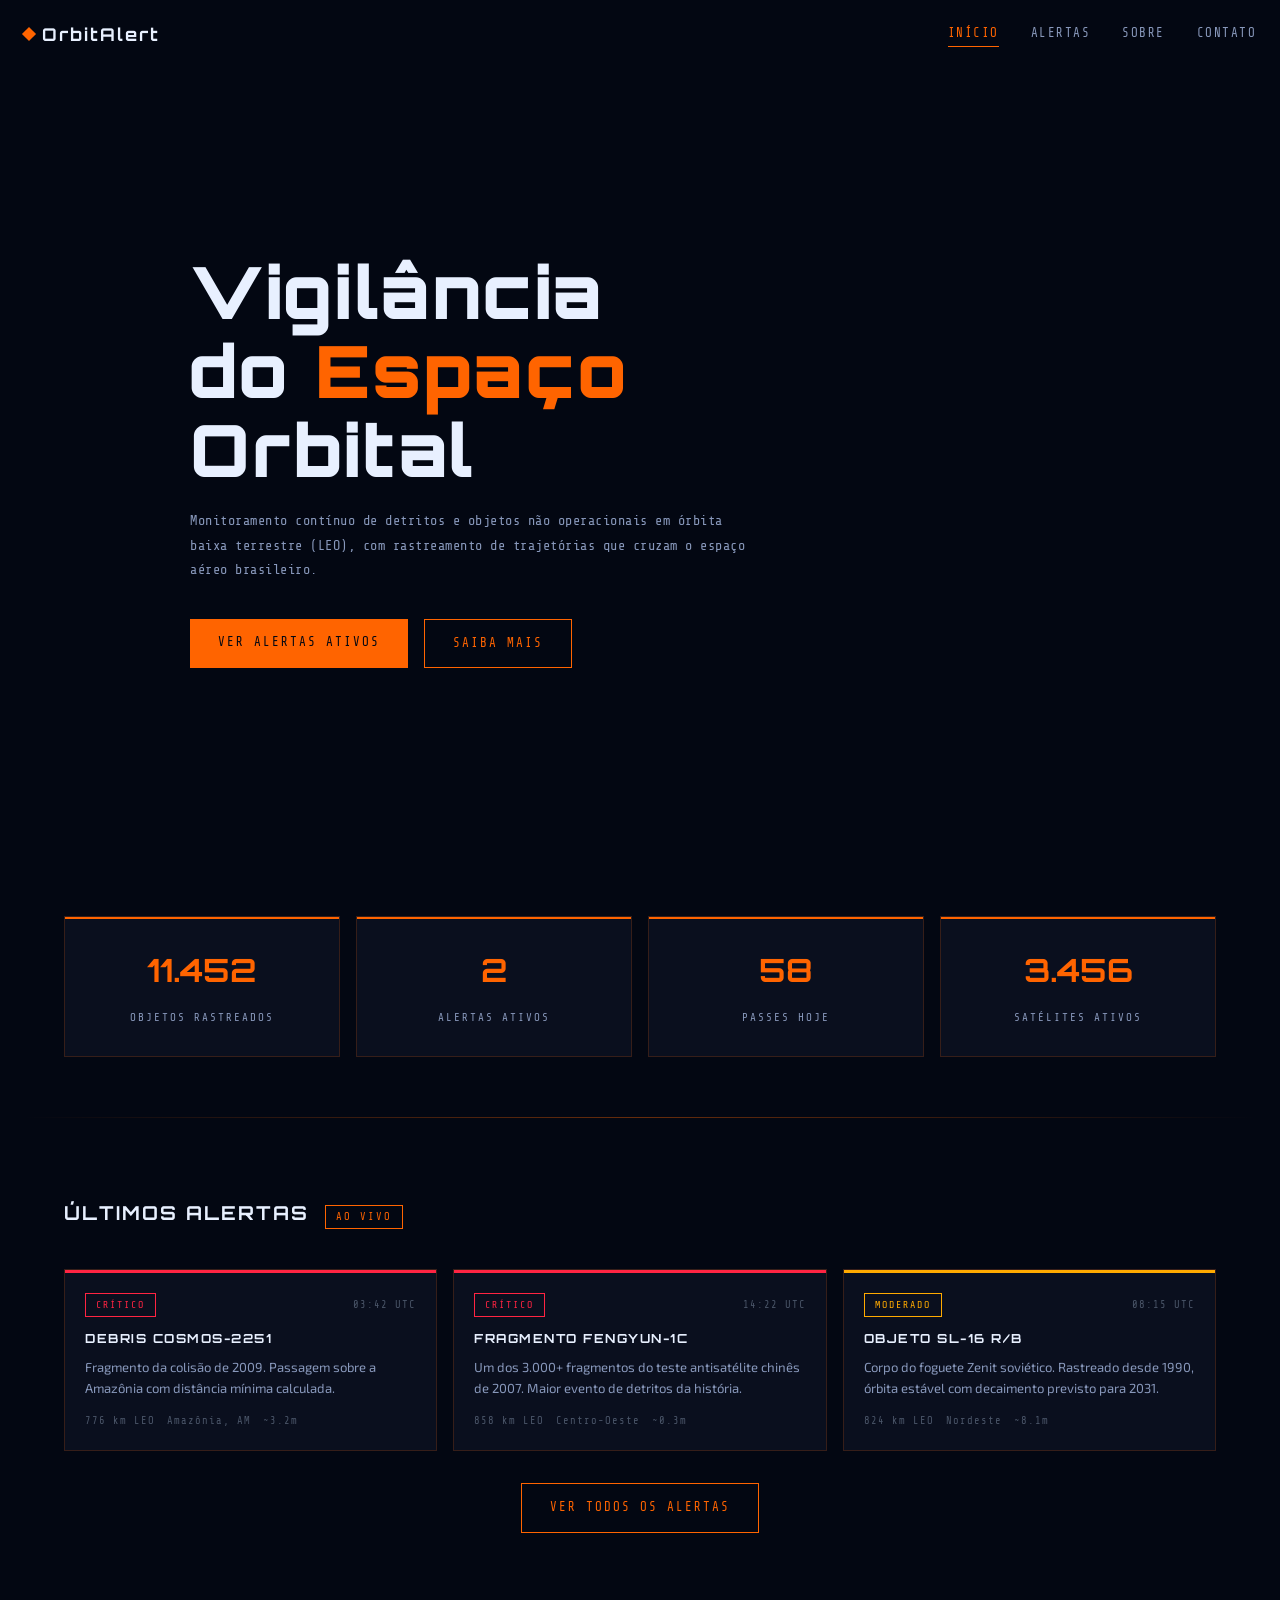
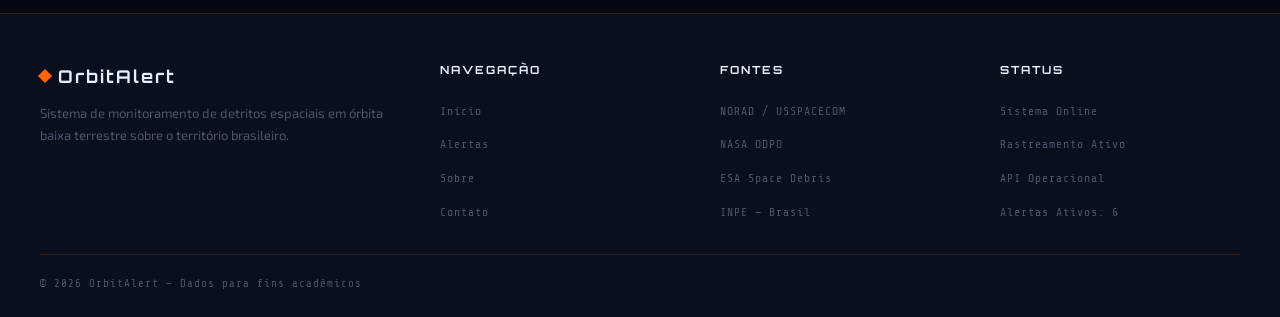
==== commit 2c03ae53: "Feat: alterações na index" ====
--- a/index.html
+++ b/index.html
@@ -38,15 +38,9 @@
 
   <main>
 
-    <!-- ==================== HERO ==================== -->
+    <!-- HERO -->
     <section class="hero">
       <div class="hero-inner">
-
-        <!-- Indicador de sistema ao vivo -->
-        <div class="status-line">
-          <span class="status-dot"></span>
-          Sistema operacional — atualizado em tempo real
-        </div>
 
         <!-- Título principal -->
         <h1>Vigilância<br>do <span>Espaço</span><br>Orbital</h1>
@@ -67,7 +61,7 @@
       </div>
     </section>
 
-    <!-- ==================== ESTATÍSTICAS ==================== -->
+    <!--ESTATÍSTICAS-->
     <section class="stats">
       <div class="stats-grid">
 
@@ -100,7 +94,7 @@
 
     <div class="divider"></div>
 
-    <!-- ==================== ÚLTIMOS ALERTAS ==================== -->
+    <!-- ÚLTIMOS ALERTAS -->
     <div class="section">
 
       <div class="section-head">
@@ -191,7 +185,7 @@
 
   </main>
 
-  <!-- ==================== FOOTER ==================== -->
+  <!-- FOOTER -->
   <footer>
     <div class="footer-grid">
       <div>
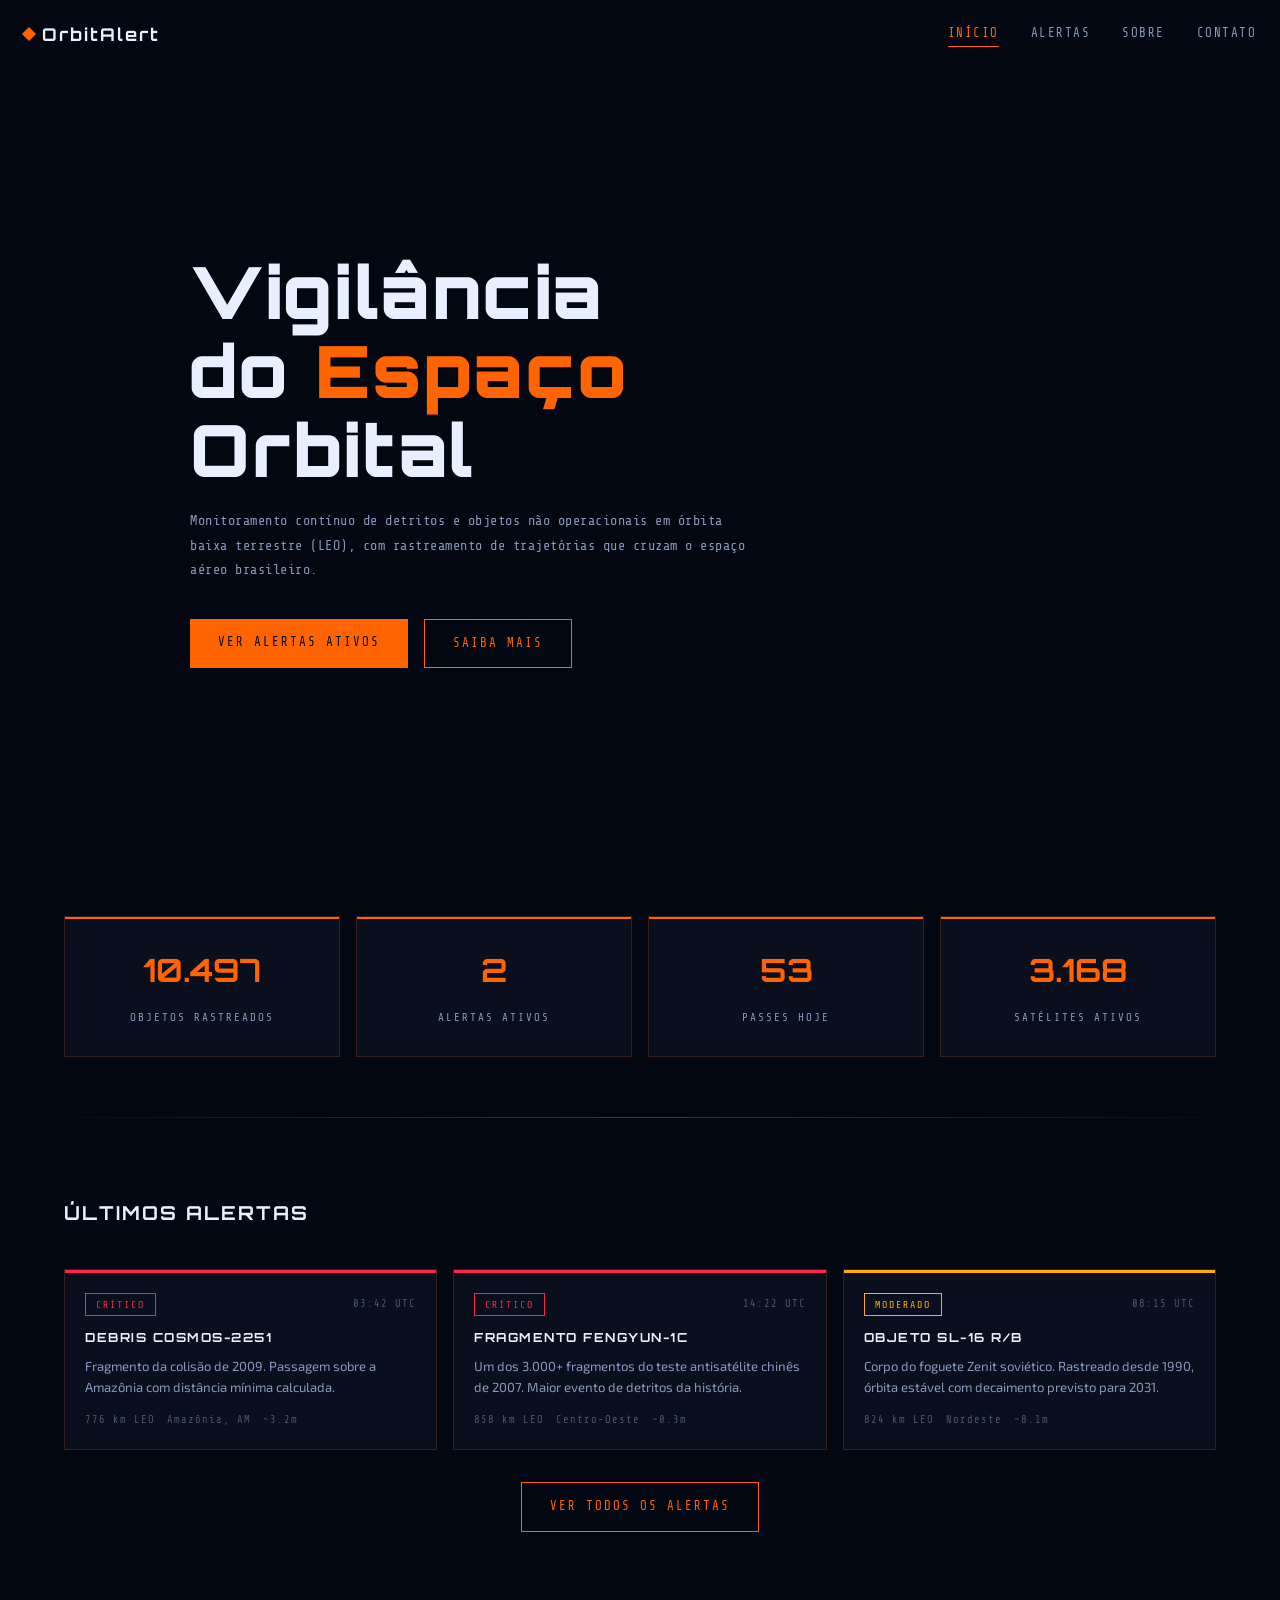
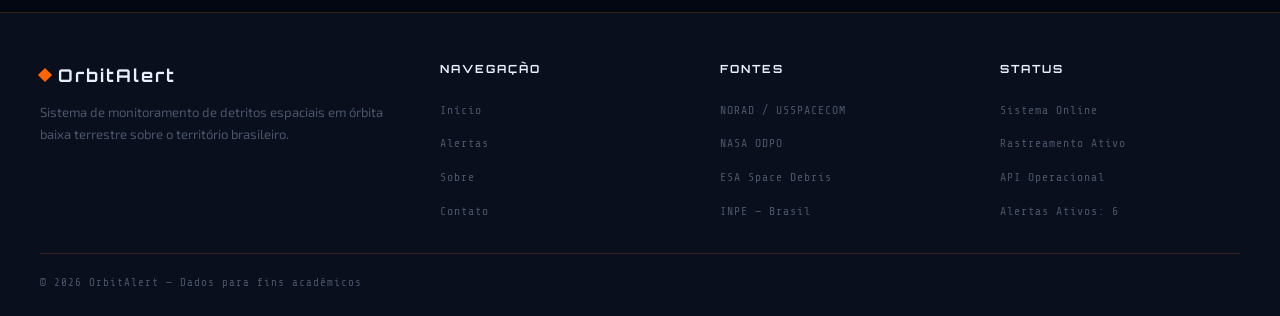
==== commit 993fd27b: "Feat: correção de links do index" ====
--- a/index.html
+++ b/index.html
@@ -99,7 +99,6 @@
 
       <div class="section-head">
         <h2>Últimos Alertas</h2>
-        <span class="badge">Ao Vivo</span>
       </div>
 
       <!-- Grid de 3 cards de alerta — os mais recentes -->
